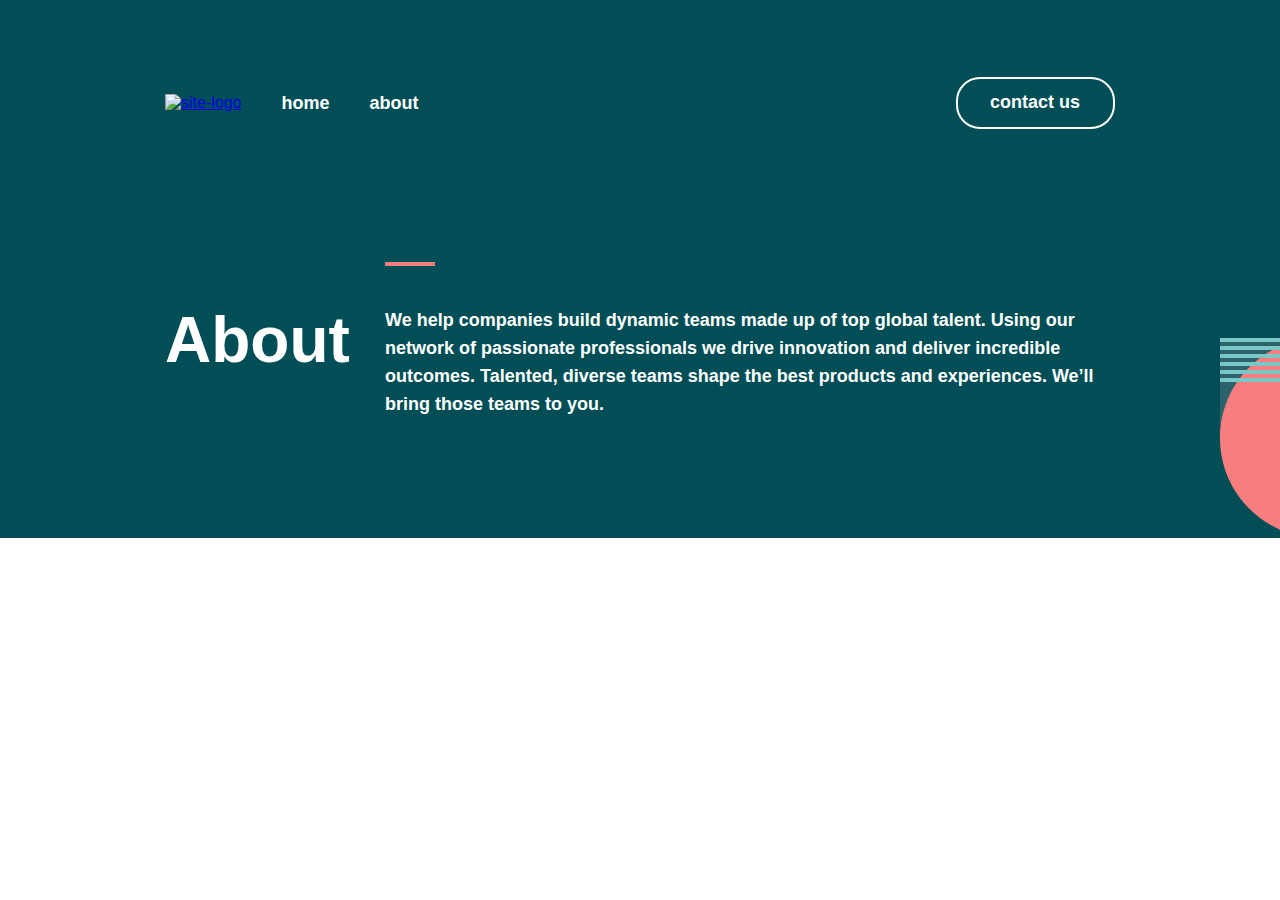
==== about.html @ 983e3be1 "Add about html  file and about-hero" ====
<!DOCTYPE html>
<html lang="en">
<head>
  <meta charset="UTF-8">
  <meta http-equiv="X-UA-Compatible" content="IE=edge">
  <meta name="viewport" content="width=device-width, initial-scale=1.0">
  <title>About</title>
  <link rel="stylesheet" href="css/main.css">
</head>
<body>
  <header class="site-hedear">
    <div class="container">
       <div class="hedear-inner">
          <a href="./index.html">
             <img src="./images/myteam-logo.svg" alt="site-logo">
          </a>
          <nav class="hedear__nav nav">
             <ul class="nav__list">
                <li class="nav__item">
                   <a class="nav__link" href="#">home</a>
                </li>
                <li class="nav__item">
                   <a class="nav__link" href="#">about</a>
                </li>
             </ul>
          </nav>
          <a class=" nav__link header-link" href="#">contact us</a>
       </div>
    </div>
 </header>

 <main>

  <section class="about-hero">
    <div class="container">
      <div class="about-hero__inner">
        <h1 class="about-hero__title">
          About
        </h1>
        <div class="about-hero__wrapper">

          <span class="line"></span>

          <p class="about-hero__text">
            We help companies build dynamic teams made up of top global talent. Using our network of passionate professionals we drive innovation and deliver incredible outcomes. Talented, diverse teams shape the best products and experiences. We’ll bring those teams to you.
          </p>
        </div>
      </div>
    </div>
  </section>

 </main>

</body>
</html>
---- css/main.css ----
@font-face {
  font-family: 'Livvic';
  src: url("../fonts/Livvic-SemiBold.woff2") format("woff2"), url("../fonts/Livvic-SemiBold.woff") format("woff");
  font-weight: 600;
  font-style: normal;
  font-display: swap;
}

@font-face {
  font-family: 'Livvic';
  src: url("../fonts/Livvic-Bold.woff2") format("woff2"), url("../fonts/Livvic-Bold.woff") format("woff");
  font-weight: bold;
  font-style: normal;
  font-display: swap;
}

/*! normalize.css v8.0.1 | MIT License | github.com/necolas/normalize.css */
/* Document
   ========================================================================== */
/**
 * 1. Correct the line height in all browsers.
 * 2. Prevent adjustments of font size after orientation changes in iOS.
 */
html {
  line-height: 1.15;
  /* 1 */
  -webkit-text-size-adjust: 100%;
  /* 2 */
}

/* Sections
    ========================================================================== */
/**
  * Remove the margin in all browsers.
  */
body {
  margin: 0;
}

/**
  * Render the `main` element consistently in IE.
  */
main {
  display: block;
}

/**
  * Correct the font size and margin on `h1` elements within `section` and
  * `article` contexts in Chrome, Firefox, and Safari.
  */
h1 {
  font-size: 2em;
  margin: 0.67em 0;
}

/* Grouping content
    ========================================================================== */
/**
  * 1. Add the correct box sizing in Firefox.
  * 2. Show the overflow in Edge and IE.
  */
hr {
  -webkit-box-sizing: content-box;
          box-sizing: content-box;
  /* 1 */
  height: 0;
  /* 1 */
  overflow: visible;
  /* 2 */
}

/**
  * 1. Correct the inheritance and scaling of font size in all browsers.
  * 2. Correct the odd `em` font sizing in all browsers.
  */
pre {
  font-family: monospace, monospace;
  /* 1 */
  font-size: 1em;
  /* 2 */
}

/* Text-level semantics
    ========================================================================== */
/**
  * Remove the gray background on active links in IE 10.
  */
a {
  background-color: transparent;
}

/**
  * 1. Remove the bottom border in Chrome 57-
  * 2. Add the correct text decoration in Chrome, Edge, IE, Opera, and Safari.
  */
abbr[title] {
  border-bottom: none;
  /* 1 */
  text-decoration: underline;
  /* 2 */
  -webkit-text-decoration: underline dotted;
          text-decoration: underline dotted;
  /* 2 */
}

/**
  * Add the correct font weight in Chrome, Edge, and Safari.
  */
b,
strong {
  font-weight: bolder;
}

/**
  * 1. Correct the inheritance and scaling of font size in all browsers.
  * 2. Correct the odd `em` font sizing in all browsers.
  */
code,
kbd,
samp {
  font-family: monospace, monospace;
  /* 1 */
  font-size: 1em;
  /* 2 */
}

/**
  * Add the correct font size in all browsers.
  */
small {
  font-size: 80%;
}

/**
  * Prevent `sub` and `sup` elements from affecting the line height in
  * all browsers.
  */
sub,
sup {
  font-size: 75%;
  line-height: 0;
  position: relative;
  vertical-align: baseline;
}

sub {
  bottom: -0.25em;
}

sup {
  top: -0.5em;
}

/* Embedded content
    ========================================================================== */
/**
  * Remove the border on images inside links in IE 10.
  */
img {
  border-style: none;
}

/* Forms
    ========================================================================== */
/**
  * 1. Change the font styles in all browsers.
  * 2. Remove the margin in Firefox and Safari.
  */
button,
input,
optgroup,
select,
textarea {
  font-family: inherit;
  /* 1 */
  font-size: 100%;
  /* 1 */
  line-height: 1.15;
  /* 1 */
  margin: 0;
  /* 2 */
}

/**
  * Show the overflow in IE.
  * 1. Show the overflow in Edge.
  */
button,
input {
  /* 1 */
  overflow: visible;
}

/**
  * Remove the inheritance of text transform in Edge, Firefox, and IE.
  * 1. Remove the inheritance of text transform in Firefox.
  */
button,
select {
  /* 1 */
  text-transform: none;
}

/**
  * Correct the inability to style clickable types in iOS and Safari.
  */
button,
[type="button"],
[type="reset"],
[type="submit"] {
  -webkit-appearance: button;
}

/**
  * Remove the inner border and padding in Firefox.
  */
button::-moz-focus-inner,
[type="button"]::-moz-focus-inner,
[type="reset"]::-moz-focus-inner,
[type="submit"]::-moz-focus-inner {
  border-style: none;
  padding: 0;
}

/**
  * Restore the focus styles unset by the previous rule.
  */
button:-moz-focusring,
[type="button"]:-moz-focusring,
[type="reset"]:-moz-focusring,
[type="submit"]:-moz-focusring {
  outline: 1px dotted ButtonText;
}

/**
  * Correct the padding in Firefox.
  */
fieldset {
  padding: 0.35em 0.75em 0.625em;
}

/**
  * 1. Correct the text wrapping in Edge and IE.
  * 2. Correct the color inheritance from `fieldset` elements in IE.
  * 3. Remove the padding so developers are not caught out when they zero out
  *    `fieldset` elements in all browsers.
  */
legend {
  -webkit-box-sizing: border-box;
          box-sizing: border-box;
  /* 1 */
  color: inherit;
  /* 2 */
  display: table;
  /* 1 */
  max-width: 100%;
  /* 1 */
  padding: 0;
  /* 3 */
  white-space: normal;
  /* 1 */
}

/**
  * Add the correct vertical alignment in Chrome, Firefox, and Opera.
  */
progress {
  vertical-align: baseline;
}

/**
  * Remove the default vertical scrollbar in IE 10+.
  */
textarea {
  overflow: auto;
}

/**
  * 1. Add the correct box sizing in IE 10.
  * 2. Remove the padding in IE 10.
  */
[type="checkbox"],
[type="radio"] {
  -webkit-box-sizing: border-box;
          box-sizing: border-box;
  /* 1 */
  padding: 0;
  /* 2 */
}

/**
  * Correct the cursor style of increment and decrement buttons in Chrome.
  */
[type="number"]::-webkit-inner-spin-button,
[type="number"]::-webkit-outer-spin-button {
  height: auto;
}

/**
  * 1. Correct the odd appearance in Chrome and Safari.
  * 2. Correct the outline style in Safari.
  */
[type="search"] {
  -webkit-appearance: textfield;
  /* 1 */
  outline-offset: -2px;
  /* 2 */
}

/**
  * Remove the inner padding in Chrome and Safari on macOS.
  */
[type="search"]::-webkit-search-decoration {
  -webkit-appearance: none;
}

/**
  * 1. Correct the inability to style clickable types in iOS and Safari.
  * 2. Change font properties to `inherit` in Safari.
  */
::-webkit-file-upload-button {
  -webkit-appearance: button;
  /* 1 */
  font: inherit;
  /* 2 */
}

/* Interactive
    ========================================================================== */
/*
  * Add the correct display in Edge, IE 10+, and Firefox.
  */
details {
  display: block;
}

/*
  * Add the correct display in all browsers.
  */
summary {
  display: list-item;
}

/* Misc
    ========================================================================== */
/**
  * Add the correct display in IE 10+.
  */
template {
  display: none;
}

/**
  * Add the correct display in IE 10.
  */
[hidden] {
  display: none;
}

html {
  height: 100%;
  scroll-behavior: smooth;
}

*, *::after, *::before {
  -webkit-box-sizing: border-box;
          box-sizing: border-box;
}

body {
  display: -webkit-box;
  display: -ms-flexbox;
  display: flex;
  -webkit-box-orient: vertical;
  -webkit-box-direction: normal;
      -ms-flex-direction: column;
          flex-direction: column;
  height: 100%;
  margin: 0;
  font-family: "Livvic" , sans-serif;
}

main {
  -webkit-box-flex: 1;
      -ms-flex-positive: 1;
          flex-grow: 1;
}

img {
  vertical-align: middle;
  -o-object-fit: cover;
     object-fit: cover;
}

.visually-hidden {
  position: absolute;
  white-space: nowrap;
  width: 1px;
  height: 1px;
  overflow: hidden;
  border: 0;
  padding: 0;
  clip: rect(0 0 0 0);
  -webkit-clip-path: inset(50%);
          clip-path: inset(50%);
  margin: -1px;
}

.container {
  width: 100%;
  max-width: 1440px;
  padding: 0 165px;
}

@media only screen and (max-width: 768px) {
  .container {
    padding: 0 40px;
  }
}

@media only screen and (max-width: 576px) {
  .container {
    padding: 0 24px;
  }
}

.site-hedear {
  padding: 73px 0 129px;
  background-color: #014E56;
}

.hedear-inner {
  display: -webkit-box;
  display: -ms-flexbox;
  display: flex;
  -webkit-box-align: center;
      -ms-flex-align: center;
          align-items: center;
}

.nav__list {
  display: -webkit-box;
  display: -ms-flexbox;
  display: flex;
  -webkit-box-align: center;
      -ms-flex-align: center;
          align-items: center;
  list-style: none;
}

.nav__item + .nav__item {
  margin-left: 40px;
}

.nav__link {
  font-weight: 600;
  font-size: 18px;
  line-height: 28px;
  color: #FFFFFF;
  text-decoration: none;
}

.header-link {
  margin-left: auto;
  padding: 9px 33px 11px 32px;
  border: 2px solid #FFFFFF;
  border-radius: 24px;
}

.about-hero {
  padding-bottom: 120px;
  background: #014E56;
  background-image: url("../../../images/about-hero-bg.svg");
  background-repeat: no-repeat;
  background-position: calc(50% + 630px) bottom;
}

.about-hero__inner {
  display: -webkit-box;
  display: -ms-flexbox;
  display: flex;
  -webkit-box-align: center;
      -ms-flex-align: center;
          align-items: center;
  -webkit-box-pack: justify;
      -ms-flex-pack: justify;
          justify-content: space-between;
}

.about-hero__wrapper {
  width: 100%;
  max-width: 730px;
}

.line {
  display: block;
  width: 100%;
  max-width: 50px;
  margin-bottom: 40px;
  height: 4px;
  background-color: #F67E7E;
}

.about-hero__title {
  margin: 0;
  font-weight: 700;
  font-size: 64px;
  line-height: 100px;
  color: #FFFFFF;
}

.about-hero__text {
  margin: 0;
  font-weight: 600;
  font-size: 18px;
  line-height: 28px;
  color: #FFFFFF;
}
/*# sourceMappingURL=main.css.map */
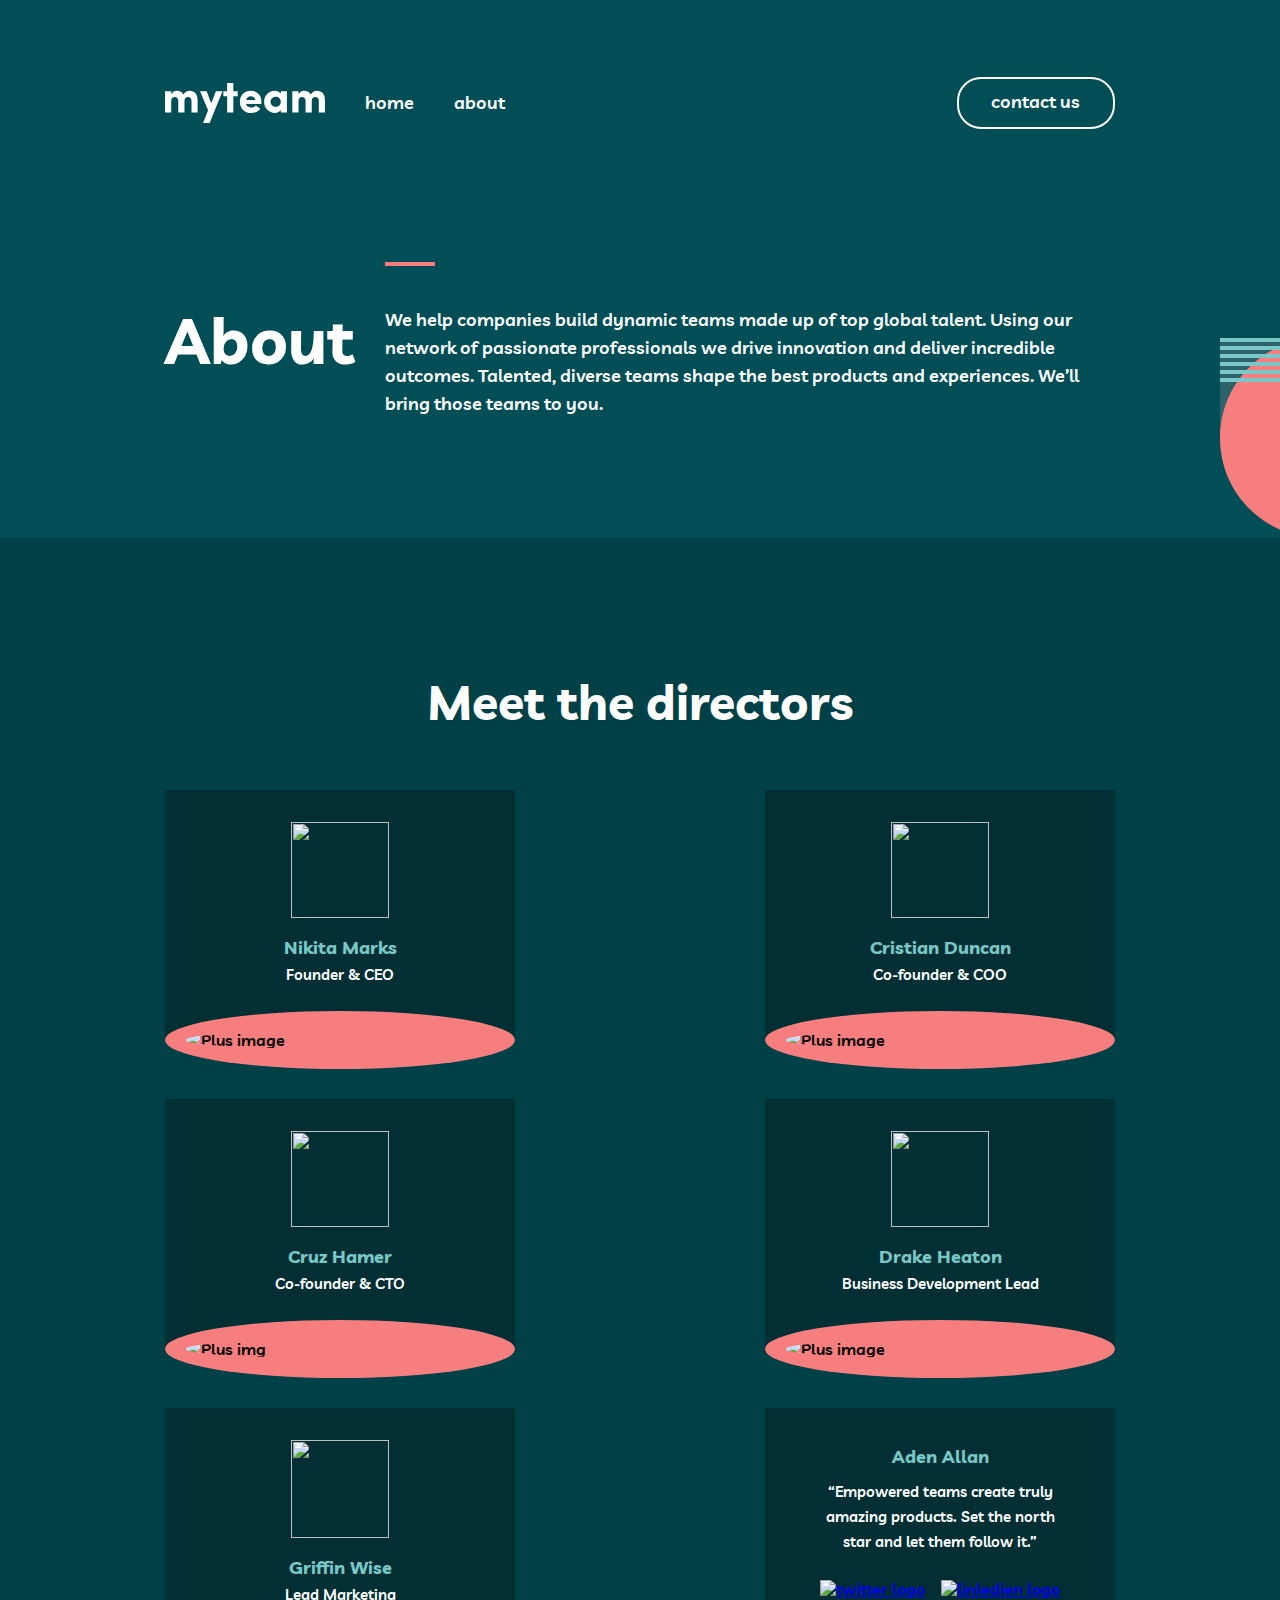
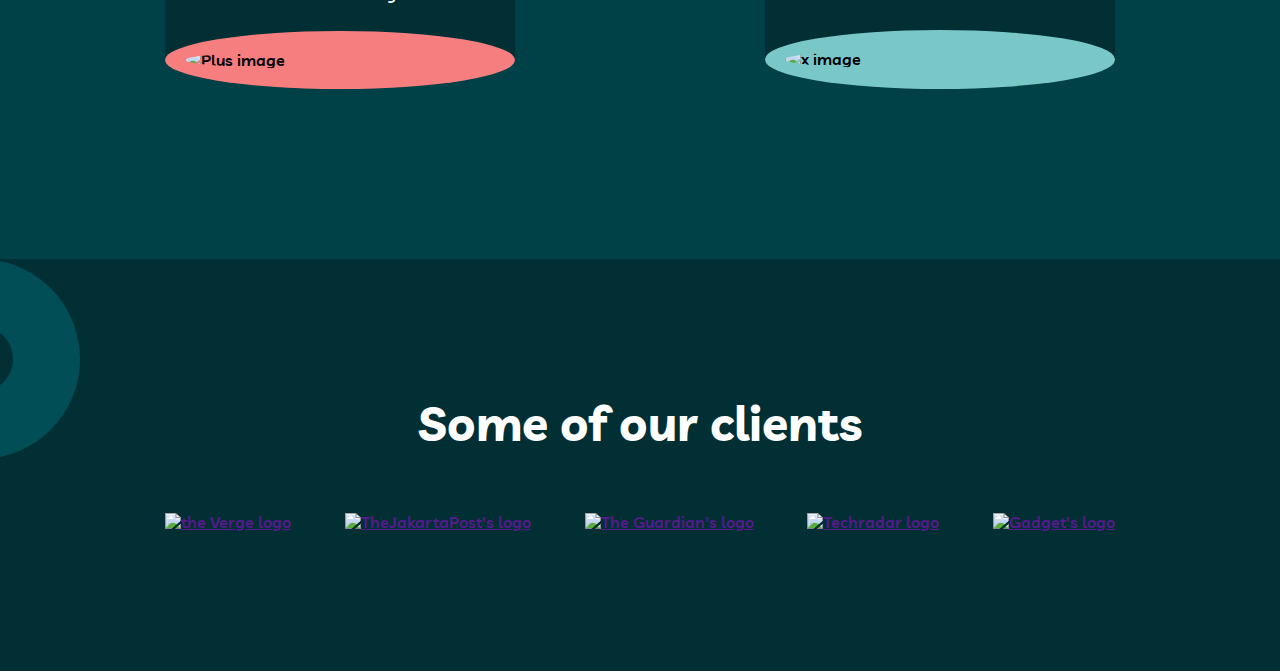
==== commit 1df50c5a: "Add about-clients section" ====
--- a/about.html
+++ b/about.html
@@ -48,6 +48,129 @@
       </div>
     </div>
   </section>
+  
+  <section class="directors">
+    <div class="container">
+      <div class="directors__inner">
+        <h2 class="directors__title">
+          Meet the directors
+        </h2>
+        <ul class="directors__list">
+          <li class="directors__item directors-item">
+              <div class="directors-item__content">
+                <picture>
+                  <source type="image/webp" srcset="./images/person1.webp 1x , ./images/person1@2x.webp 2x">
+                  <img class="person1" src="./images/person1.png" alt="" srcset=" ./images/person1.png 1x , ./images/person1@2x.png 2x" width="98" height="96">
+                 </picture>
+                <p class="directors__name"> Nikita Marks</p>
+                <p class="directors__job"> Founder & CEO</p>
+                <img class="plus-btn" src="./images/plus_btn.svg"  alt="Plus image">
+              </div>
+            
+          </li>
+          <li class="directors__item directors-item">
+            <div class="directors-item__content">
+              <picture>
+                <source type="image/webp" srcset="./images/person2.webp 1x , ./images/person2@2x.webp 2x">
+                <img class="person1" src="./images/person2.png" alt="" srcset=" ./images/person2.png 1x , ./images/person2@2x.png 2x" width="98" height="96">
+               </picture>
+                <p class="directors__name">Cristian Duncan</p>
+                <p class="directors__job">Co-founder & COO</p>
+                <img class="plus-btn" src="./images/plus_btn.svg"  alt="Plus image">
+            </div>
+          </li>
+          <li class="directors__item directors-item">
+            <div class="directors-item__content">
+              <picture>
+                <source type="image/webp" srcset="./images/person3.webp 1x , ./images/person3@2x.webp 2x">
+                <img class="person1" src="./images/person3.png" alt="" srcset=" ./images/person3.png 1x , ./images/perso31@2x.png 2x" width="98" height="96">
+               </picture>
+                <p class="directors__name"> Cruz Hamer</p>
+                <p class="directors__job">Co-founder & CTO </p>
+                <img class="plus-btn" src="./images/plus_btn.svg"  alt="Plus img">
+            </div>
+          </li>
+          <li class="directors__item directors-item">
+            <div class="directors-item__content">
+              <picture>
+                <source type="image/webp" srcset="./images/person4.webp 1x , ./images/person4@2x.webp 2x">
+                <img class="person1" src="./images/person4.png" alt="" srcset=" ./images/person4.png 1x , ./images/person4@2x.png 2x" width="98" height="96">
+               </picture>
+                <p class="directors__name">Drake Heaton </p>
+                <p class="directors__job">Business Development Lead</p>
+                <img class="plus-btn" src="./images/plus_btn.svg"  alt="Plus image">
+            </div>
+          </li>
+          <li class="directors__item directors-item">
+            <div class="directors-item__content">
+              <picture>
+                <source type="image/webp" srcset="./images/person5.webp 1x , ./images/person5@2x.webp 2x">
+                <img class="person1" src="./images/person5.png" alt="" srcset=" ./images/person5.png 1x , ./images/person5@2x.png 2x" width="98" height="98">
+               </picture>
+                <p class="directors__name"> Griffin Wise</p>
+                <p class="directors__job">Lead Marketing </p>
+                <img class="plus-btn" src="./images/plus_btn.svg"  alt="Plus image">
+            </div>
+          </li>
+          <li class="directors__item directors-item">
+           <div class="directors-item__content">
+            <p class="directors__name">Aden Allan </p>
+            <blockquote class="directors-item__blockquote">“Empowered teams create truly amazing products. Set the north star and let them follow it.”</blockquote>
+            <div class="person6__social-media">
+              <a class="person6__link" href="https://twitter.com/" target="_blank">
+                <img src="./images/p6__twit.svg" width="20" height="20" alt="twitter logo">
+              </a>
+              <a class="person6__link" href="https://linkledian.com/" target="_blank">
+                <img src="./images/p6__in.svg" width="20" height="20" alt="linledien logo">
+              </a>
+            </div>
+            <img class="x-btn" src="./images/x-btn.svg" alt="x image">
+           </div>
+          </li>
+        </ul>
+      </div>
+    </div>
+  </section>
+
+  <section class="clients" >
+    <div class="container">
+      <div class="clients__inner">
+        <h2 class="clients__title">
+          Some of our clients
+        </h2>
+
+        <ul class="clients__list">
+          <li class="clients__item clients-item">
+            <a href="" class="clients-item__link" target="_blank">
+              <img class="clients-item__image" src="./images/clients1.svg" alt="the Verge logo">
+            </a>
+          </li>
+          <li class="clients__item clients-item">
+            <a href="" class="clients-item__link" target="_blank">
+              <img class="clients-item__image" src="./images/clients2.svg" alt="TheJakartaPost's logo">
+            </a>
+          </li>
+          <li class="clients__item clients-item">
+            <a href="" class="clients-item__link" target="_blank">
+              <img class="clients-item__image" src="./images/clients3.svg" alt="The Guardian's logo">
+            </a>
+          </li>
+          <li class="clients__item clients-item">
+            <a href="" class="clients-item__link" target="_blank">
+              <img class="clients-item__image" src="./images/clients4.svg" alt="Techradar logo">
+            </a>
+          </li>
+          <li class="clients__item clients-item">
+            <a href="" class="clients-item__link" target="_blank">
+              <img class="clients-item__image" src="./images/clients5.svg" alt="Gadget's logo">
+            </a>
+          </li>
+          
+        </ul>
+
+      </div>
+    </div>
+  </section>
 
  </main>
 
--- a/css/main.css
+++ b/css/main.css
@@ -410,6 +410,19 @@
   width: 100%;
   max-width: 1440px;
   padding: 0 165px;
+  margin: 0 auto;
+}
+
+@media only screen and (min-width: 950px) and (max-width: 1050px) {
+  .container {
+    padding: 0 100px;
+  }
+}
+
+@media only screen and (min-width: 769px) and (max-width: 949px) {
+  .container {
+    padding: 0 60px;
+  }
 }
 
 @media only screen and (max-width: 768px) {
@@ -465,6 +478,86 @@
   padding: 9px 33px 11px 32px;
   border: 2px solid #FFFFFF;
   border-radius: 24px;
+}
+
+.menu__btn {
+  display: none;
+  width: 20px;
+  height: 18px;
+  margin-left: auto;
+  background-image: url("../../images/menu-btn.svg");
+  background-repeat: no-repeat;
+  background-size: 100%;
+  background-color: transparent;
+}
+
+@media only screen and (max-width: 768px) {
+  .logo-pic {
+    width: 128px;
+    height: 32px;
+  }
+}
+
+@media only screen and (max-width: 576px) {
+  .nav, .header-link {
+    display: none;
+  }
+  .menu__btn {
+    display: block;
+  }
+}
+
+.hero {
+  padding-bottom: 250px;
+  background-color: #014E56;
+  background-image: url("../../images/hero-bg-img.svg");
+  background-repeat: no-repeat;
+}
+
+.hero__inner {
+  display: -webkit-box;
+  display: -ms-flexbox;
+  display: flex;
+}
+
+.hero-title-wrapper {
+  width: 100%;
+  max-width: 635px;
+}
+
+.hero-title {
+  margin: 0;
+  font-weight: 700;
+  font-size: 100px;
+  line-height: 100px;
+  color: #FFFFFF;
+}
+
+.hero-content {
+  width: 100%;
+  max-width: 445px;
+}
+
+.hero-text {
+  margin: 0;
+  margin-top: 79px;
+  font-weight: 600;
+  font-size: 18px;
+  line-height: 28px;
+  color: #FFFFFF;
+}
+
+mark {
+  background-color: transparent;
+  color: #F67E7E;
+}
+
+.hero_line {
+  display: block;
+  width: 100%;
+  max-width: 50px;
+  height: 4px;
+  background-color: #79C8C7;
 }
 
 .about-hero {
@@ -516,4 +609,257 @@
   line-height: 28px;
   color: #FFFFFF;
 }
+
+.directors {
+  padding: 140px 0;
+  background: #004047;
+  background-image: url("../../../images/about-directors-bg1.svg"), url("../../../images/about-directors-bg2.svg");
+  background-repeat: no-repeat;
+  background-position: calc(50% - 710px) top, calc(50% + 630px) bottom;
+}
+
+.directors__title {
+  margin: 0 auto;
+  margin-bottom: 64px;
+  font-weight: 700;
+  font-size: 48px;
+  line-height: 48px;
+  text-align: center;
+  color: #FFFFFF;
+}
+
+.directors__list {
+  display: -webkit-box;
+  display: -ms-flexbox;
+  display: flex;
+  -webkit-box-align: center;
+      -ms-flex-align: center;
+          align-items: center;
+  -webkit-box-pack: justify;
+      -ms-flex-pack: justify;
+          justify-content: space-between;
+  -ms-flex-wrap: wrap;
+      flex-wrap: wrap;
+  margin: 0;
+  padding: 0;
+  list-style-type: none;
+}
+
+.directors__item {
+  position: relative;
+  margin-bottom: 56px;
+  padding: 32px 0 56px;
+  width: 100%;
+  max-width: 350px;
+  background: #012F34;
+}
+
+.directors-item:nth-child(6) {
+  padding: 35px 0 64px;
+}
+
+.plus-btn, .x-btn {
+  position: absolute;
+  padding: 20px;
+  bottom: -26px;
+  right: 0;
+  left: 0;
+  margin: auto;
+  content: "";
+  background: #F67E7E;
+  border-radius: 50%;
+}
+
+.plus-btn:hover, .x-btn:hover {
+  background: #79C8C7;
+}
+
+.x-btn {
+  background: #79C8C7;
+}
+
+.x-btn:hover {
+  background: #F67E7E;
+}
+
+.directors-item__content {
+  width: 100%;
+  max-width: 254px;
+  margin: 0 auto;
+}
+
+.person1 {
+  display: block;
+  margin: 0 auto;
+  margin-bottom: 16px;
+}
+
+.directors__name {
+  margin: 0;
+  font-weight: 700;
+  font-size: 18px;
+  line-height: 28px;
+  text-align: center;
+  color: #79C8C7;
+}
+
+.directors__job {
+  margin: 0;
+  font-size: 15px;
+  line-height: 25px;
+  text-align: center;
+  color: #FFFFFF;
+}
+
+.directors-item__blockquote {
+  margin: 0;
+  margin-top: 8px;
+  font-weight: 600;
+  font-size: 15px;
+  line-height: 25px;
+  text-align: center;
+  color: #FFFFFF;
+}
+
+.person6__social-media {
+  display: -webkit-box;
+  display: -ms-flexbox;
+  display: flex;
+  -webkit-box-align: center;
+      -ms-flex-align: center;
+          align-items: center;
+  -webkit-box-pack: center;
+      -ms-flex-pack: center;
+          justify-content: center;
+  gap: 16px;
+  margin: 0 auto;
+  margin-top: 24px;
+}
+
+@media only screen and (min-width: 769px) and (max-width: 950px) {
+  .directors-item {
+    width: 100%;
+    max-width: 320px;
+  }
+}
+
+@media only screen and (max-width: 768px) {
+  .directors {
+    padding: 100px 0;
+  }
+  .directors__title {
+    margin-bottom: 48px;
+    font-size: 32px;
+    line-height: 32px;
+  }
+  .directors__list {
+    -webkit-box-pack: center;
+        -ms-flex-pack: center;
+            justify-content: center;
+    gap: 11px;
+  }
+  .directors-item {
+    width: 100%;
+    max-width: 280px;
+  }
+}
+
+@media only screen and (min-width: 577px) and (max-width: 651px) {
+  .directors-item {
+    width: 100%;
+    max-width: 250px;
+  }
+}
+
+@media only screen and (max-width: 576px) {
+  .directors {
+    padding: 88px 0;
+  }
+  .directors__item {
+    margin-bottom: 52px;
+  }
+}
+
+.clients {
+  padding: 140px 0;
+  background: #012F34;
+  background-image: url("../../../images/clients-bg.svg");
+  background-repeat: no-repeat;
+  background-position: calc(50% - 660px) top;
+}
+
+.clients__title {
+  margin: 0;
+  margin-bottom: 64px;
+  font-weight: 700;
+  font-size: 48px;
+  line-height: 48px;
+  text-align: center;
+  color: #FFFFFF;
+}
+
+.clients__list {
+  display: -webkit-box;
+  display: -ms-flexbox;
+  display: flex;
+  -webkit-box-align: center;
+      -ms-flex-align: center;
+          align-items: center;
+  -webkit-box-pack: justify;
+      -ms-flex-pack: justify;
+          justify-content: space-between;
+  margin: 0;
+  padding: 0;
+  list-style-type: none;
+}
+
+@media only screen and (min-width: 769px) and (max-width: 1000px) {
+  .clients-item > a > img {
+    width: 100%;
+    max-width: 150x;
+    height: 100%;
+    max-height: 20px;
+  }
+}
+
+@media only screen and (max-width: 768px) {
+  .clients {
+    padding: 100px 0;
+  }
+  .clients__title {
+    font-size: 32px;
+    line-height: 32px;
+  }
+  .clients__list {
+    -ms-flex-wrap: wrap;
+        flex-wrap: wrap;
+  }
+  .clients-item > a > img {
+    width: 100%;
+    max-width: 103px;
+    height: 100%;
+    max-height: 17px;
+  }
+}
+
+@media only screen and (max-width: 576px) {
+  .clients__title {
+    margin-bottom: 64px;
+  }
+  .clients__list {
+    -webkit-box-orient: vertical;
+    -webkit-box-direction: normal;
+        -ms-flex-direction: column;
+            flex-direction: column;
+  }
+  .clients-item + .clients-item {
+    margin-top: 57px;
+  }
+  .clients-item > a > img {
+    width: 100%;
+    max-width: 160px;
+    height: 100%;
+    max-height: 25px;
+  }
+}
 /*# sourceMappingURL=main.css.map */